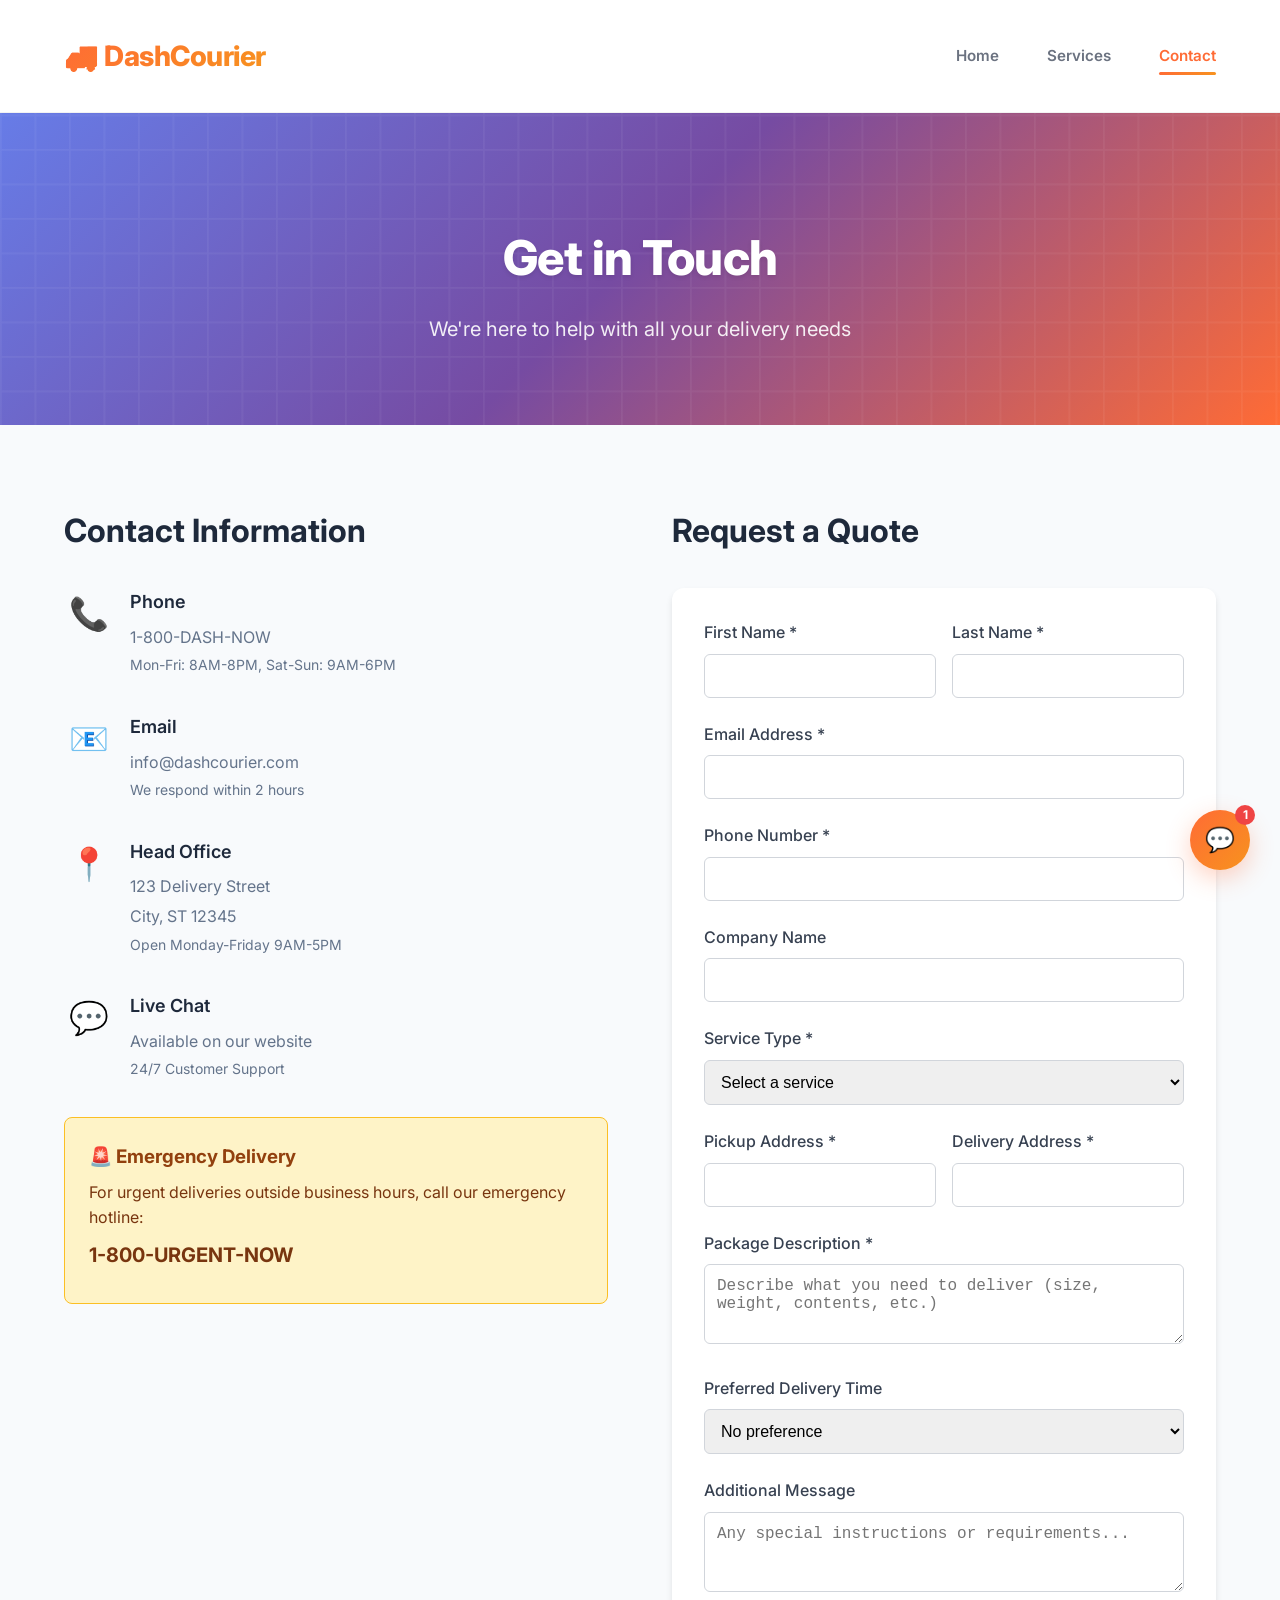
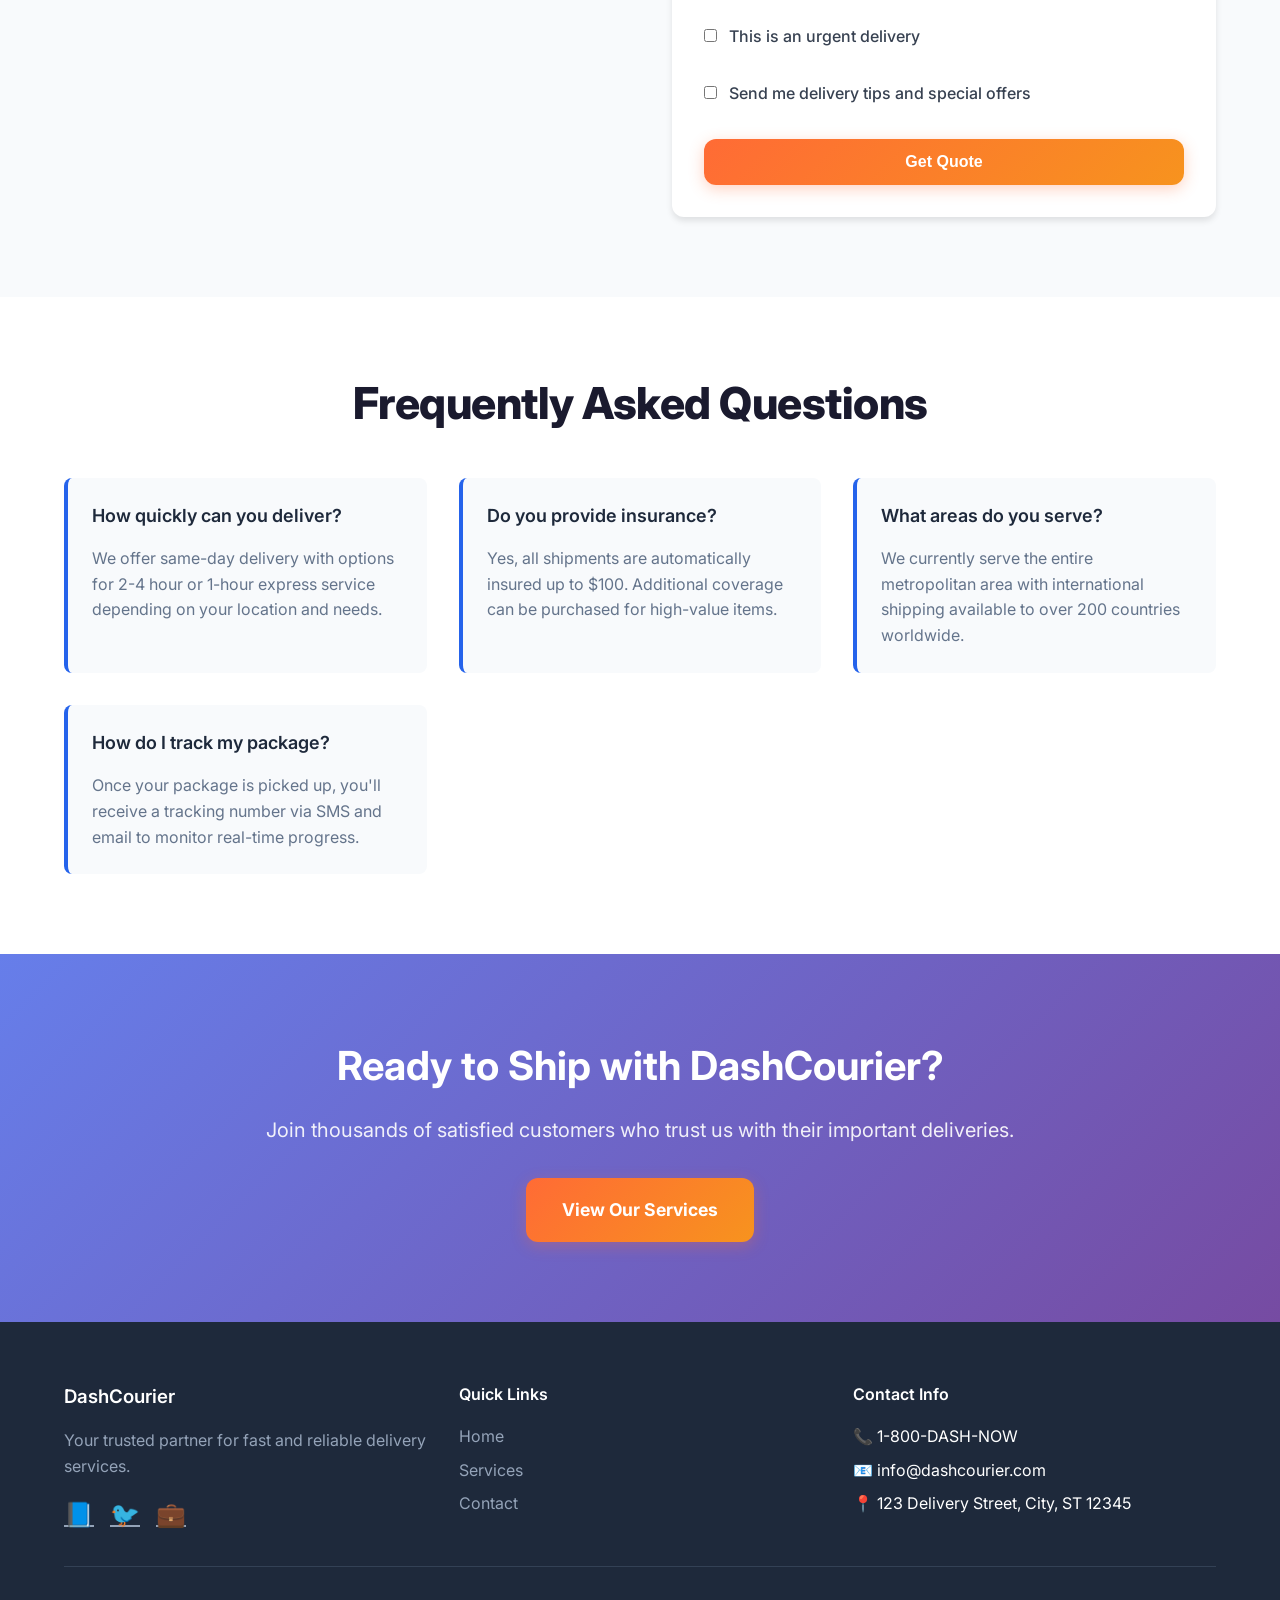
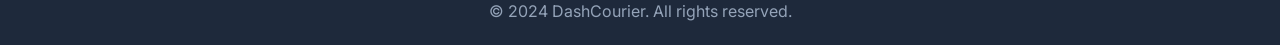
==== dashcourier/contact.html @ c835996d "Add interactive chat support widget to all pages - Implemented modern chat widget with floating butt" ====
<!DOCTYPE html>
<html lang="en">
<head>
    <meta charset="UTF-8">
    <meta name="viewport" content="width=device-width, initial-scale=1.0">
    <title>Contact - DashCourier</title>
    <link rel="stylesheet" href="styles.css">
    <link rel="preconnect" href="https://fonts.googleapis.com">
    <link rel="preconnect" href="https://fonts.gstatic.com" crossorigin>
    <link href="https://fonts.googleapis.com/css2?family=Inter:wght@300;400;500;600;700&display=swap" rel="stylesheet">
</head>
<body>
    <header class="header">
        <nav class="nav">
            <div class="nav-container">
                <div class="logo">
                    <h1>🚚 DashCourier</h1>
                </div>
                <ul class="nav-menu">
                    <li><a href="index.html" class="nav-link">Home</a></li>
                    <li><a href="services.html" class="nav-link">Services</a></li>
                    <li><a href="contact.html" class="nav-link active">Contact</a></li>
                </ul>
                <div class="hamburger">
                    <span></span>
                    <span></span>
                    <span></span>
                </div>
            </div>
        </nav>
    </header>

    <main>
        <section class="page-hero">
            <div class="container">
                <h1>Get in Touch</h1>
                <p>We're here to help with all your delivery needs</p>
            </div>
        </section>

        <section class="contact-section">
            <div class="container">
                <div class="contact-grid">
                    <div class="contact-info">
                        <h2>Contact Information</h2>
                        <div class="contact-methods">
                            <div class="contact-method">
                                <div class="contact-icon">📞</div>
                                <div class="contact-details">
                                    <h3>Phone</h3>
                                    <p>1-800-DASH-NOW</p>
                                    <p class="contact-subtitle">Mon-Fri: 8AM-8PM, Sat-Sun: 9AM-6PM</p>
                                </div>
                            </div>
                            
                            <div class="contact-method">
                                <div class="contact-icon">📧</div>
                                <div class="contact-details">
                                    <h3>Email</h3>
                                    <p>info@dashcourier.com</p>
                                    <p class="contact-subtitle">We respond within 2 hours</p>
                                </div>
                            </div>
                            
                            <div class="contact-method">
                                <div class="contact-icon">📍</div>
                                <div class="contact-details">
                                    <h3>Head Office</h3>
                                    <p>123 Delivery Street</p>
                                    <p>City, ST 12345</p>
                                    <p class="contact-subtitle">Open Monday-Friday 9AM-5PM</p>
                                </div>
                            </div>

                            <div class="contact-method">
                                <div class="contact-icon">💬</div>
                                <div class="contact-details">
                                    <h3>Live Chat</h3>
                                    <p>Available on our website</p>
                                    <p class="contact-subtitle">24/7 Customer Support</p>
                                </div>
                            </div>
                        </div>

                        <div class="emergency-notice">
                            <h3>🚨 Emergency Delivery</h3>
                            <p>For urgent deliveries outside business hours, call our emergency hotline:</p>
                            <p class="emergency-number">1-800-URGENT-NOW</p>
                        </div>
                    </div>

                    <div class="contact-form-section">
                        <h2>Request a Quote</h2>
                        <form class="contact-form" id="quoteForm">
                            <div class="form-row">
                                <div class="form-group">
                                    <label for="firstName">First Name *</label>
                                    <input type="text" id="firstName" name="firstName" required>
                                </div>
                                <div class="form-group">
                                    <label for="lastName">Last Name *</label>
                                    <input type="text" id="lastName" name="lastName" required>
                                </div>
                            </div>

                            <div class="form-group">
                                <label for="email">Email Address *</label>
                                <input type="email" id="email" name="email" required>
                            </div>

                            <div class="form-group">
                                <label for="phone">Phone Number *</label>
                                <input type="tel" id="phone" name="phone" required>
                            </div>

                            <div class="form-group">
                                <label for="company">Company Name</label>
                                <input type="text" id="company" name="company">
                            </div>

                            <div class="form-group">
                                <label for="serviceType">Service Type *</label>
                                <select id="serviceType" name="serviceType" required>
                                    <option value="">Select a service</option>
                                    <option value="same-day">Same-Day Delivery</option>
                                    <option value="standard">Standard Delivery</option>
                                    <option value="express">Express Courier</option>
                                    <option value="business">Business Solutions</option>
                                    <option value="international">International Shipping</option>
                                    <option value="bulk">Bulk Shipping</option>
                                </select>
                            </div>

                            <div class="form-row">
                                <div class="form-group">
                                    <label for="pickupAddress">Pickup Address *</label>
                                    <input type="text" id="pickupAddress" name="pickupAddress" required>
                                </div>
                                <div class="form-group">
                                    <label for="deliveryAddress">Delivery Address *</label>
                                    <input type="text" id="deliveryAddress" name="deliveryAddress" required>
                                </div>
                            </div>

                            <div class="form-group">
                                <label for="packageDescription">Package Description *</label>
                                <textarea id="packageDescription" name="packageDescription" rows="3" required placeholder="Describe what you need to deliver (size, weight, contents, etc.)"></textarea>
                            </div>

                            <div class="form-group">
                                <label for="deliveryTime">Preferred Delivery Time</label>
                                <select id="deliveryTime" name="deliveryTime">
                                    <option value="">No preference</option>
                                    <option value="morning">Morning (8AM-12PM)</option>
                                    <option value="afternoon">Afternoon (12PM-5PM)</option>
                                    <option value="evening">Evening (5PM-8PM)</option>
                                    <option value="asap">ASAP</option>
                                </select>
                            </div>

                            <div class="form-group">
                                <label for="message">Additional Message</label>
                                <textarea id="message" name="message" rows="3" placeholder="Any special instructions or requirements..."></textarea>
                            </div>

                            <div class="form-group checkbox-group">
                                <label class="checkbox-label">
                                    <input type="checkbox" id="urgent" name="urgent">
                                    <span class="checkmark"></span>
                                    This is an urgent delivery
                                </label>
                            </div>

                            <div class="form-group checkbox-group">
                                <label class="checkbox-label">
                                    <input type="checkbox" id="newsletter" name="newsletter">
                                    <span class="checkmark"></span>
                                    Send me delivery tips and special offers
                                </label>
                            </div>

                            <button type="submit" class="btn btn-primary btn-full">Get Quote</button>
                        </form>
                    </div>
                </div>
            </div>
        </section>

        <section class="faq">
            <div class="container">
                <h2 class="section-title">Frequently Asked Questions</h2>
                <div class="faq-grid">
                    <div class="faq-item">
                        <h3>How quickly can you deliver?</h3>
                        <p>We offer same-day delivery with options for 2-4 hour or 1-hour express service depending on your location and needs.</p>
                    </div>
                    <div class="faq-item">
                        <h3>Do you provide insurance?</h3>
                        <p>Yes, all shipments are automatically insured up to $100. Additional coverage can be purchased for high-value items.</p>
                    </div>
                    <div class="faq-item">
                        <h3>What areas do you serve?</h3>
                        <p>We currently serve the entire metropolitan area with international shipping available to over 200 countries worldwide.</p>
                    </div>
                    <div class="faq-item">
                        <h3>How do I track my package?</h3>
                        <p>Once your package is picked up, you'll receive a tracking number via SMS and email to monitor real-time progress.</p>
                    </div>
                </div>
            </div>
        </section>

        <section class="cta">
            <div class="container">
                <div class="cta-content">
                    <h2>Ready to Ship with DashCourier?</h2>
                    <p>Join thousands of satisfied customers who trust us with their important deliveries.</p>
                    <a href="services.html" class="btn btn-primary btn-large">View Our Services</a>
                </div>
            </div>
        </section>
    </main>

    <footer class="footer">
        <div class="container">
            <div class="footer-content">
                <div class="footer-section">
                    <h3>DashCourier</h3>
                    <p>Your trusted partner for fast and reliable delivery services.</p>
                    <div class="social-links">
                        <a href="#" aria-label="Facebook">📘</a>
                        <a href="#" aria-label="Twitter">🐦</a>
                        <a href="#" aria-label="LinkedIn">💼</a>
                    </div>
                </div>
                <div class="footer-section">
                    <h4>Quick Links</h4>
                    <ul>
                        <li><a href="index.html">Home</a></li>
                        <li><a href="services.html">Services</a></li>
                        <li><a href="contact.html">Contact</a></li>
                    </ul>
                </div>
                <div class="footer-section">
                    <h4>Contact Info</h4>
                    <ul>
                        <li>📞 1-800-DASH-NOW</li>
                        <li>📧 info@dashcourier.com</li>
                        <li>📍 123 Delivery Street, City, ST 12345</li>
                    </ul>
                </div>
            </div>
            <div class="footer-bottom">
                <p>&copy; 2024 DashCourier. All rights reserved.</p>
            </div>
        </div>
    </footer>

    <!-- Chat Support Widget -->
    <div class="chat-widget" id="chatWidget">
        <div class="chat-button" id="chatButton">
            <div class="chat-icon">💬</div>
            <div class="chat-badge" id="chatBadge">1</div>
        </div>
        
        <div class="chat-container" id="chatContainer">
            <div class="chat-header">
                <div class="chat-header-content">
                    <div class="chat-avatar">
                        <div class="avatar-icon">🚚</div>
                    </div>
                    <div class="chat-info">
                        <h3>DashCourier Support</h3>
                        <p class="chat-status">Online • Typically replies instantly</p>
                    </div>
                </div>
                <button class="chat-close" id="chatClose">×</button>
            </div>
            
            <div class="chat-messages" id="chatMessages">
                <div class="message bot-message">
                    <div class="message-avatar">🚚</div>
                    <div class="message-content">
                        <p>Hi there! 👋 Welcome to DashCourier Support. How can I help you today?</p>
                        <div class="message-time">Just now</div>
                    </div>
                </div>
                
                <div class="quick-replies">
                    <button class="quick-reply" data-message="Track my package">📦 Track my package</button>
                    <button class="quick-reply" data-message="Get a quote">💰 Get a quote</button>
                    <button class="quick-reply" data-message="Delivery times">⏰ Delivery times</button>
                    <button class="quick-reply" data-message="Business services">🏢 Business services</button>
                </div>
            </div>
            
            <div class="chat-input-container">
                <div class="chat-input-wrapper">
                    <input type="text" id="chatInput" placeholder="Type your message..." maxlength="500">
                    <button class="chat-send" id="chatSend" disabled>
                        <svg width="20" height="20" viewBox="0 0 24 24" fill="none" stroke="currentColor" stroke-width="2">
                            <path d="M22 2L11 13M22 2L15 22L11 13L2 9L22 2Z"/>
                        </svg>
                    </button>
                </div>
                <div class="chat-footer">
                    <span class="powered-by">Powered by DashCourier AI</span>
                </div>
            </div>
        </div>
    </div>

    <script src="script.js"></script>
</body>
</html>
---- dashcourier/styles.css ----
/* Reset and Base Styles */
* {
    margin: 0;
    padding: 0;
    box-sizing: border-box;
}

:root {
    --primary-color: #FF6B35;
    --primary-dark: #E55A2B;
    --secondary-color: #004E89;
    --accent-color: #00A8CC;
    --text-dark: #1A1A2E;
    --text-light: #6B7280;
    --bg-light: #F9FAFB;
    --bg-white: #FFFFFF;
    --shadow-sm: 0 2px 4px rgba(0, 0, 0, 0.05);
    --shadow-md: 0 4px 6px rgba(0, 0, 0, 0.07);
    --shadow-lg: 0 10px 25px rgba(0, 0, 0, 0.1);
    --shadow-xl: 0 20px 40px rgba(0, 0, 0, 0.15);
    --gradient-primary: linear-gradient(135deg, #FF6B35 0%, #F7931E 100%);
    --gradient-secondary: linear-gradient(135deg, #004E89 0%, #00A8CC 100%);
    --gradient-hero: linear-gradient(135deg, #667eea 0%, #764ba2 50%, #FF6B35 100%);
    --border-radius: 12px;
    --border-radius-lg: 16px;
    --transition: all 0.3s cubic-bezier(0.4, 0, 0.2, 1);
}

body {
    font-family: 'Inter', -apple-system, BlinkMacSystemFont, 'Segoe UI', Roboto, sans-serif;
    line-height: 1.6;
    color: var(--text-dark);
    background-color: var(--bg-white);
    font-weight: 400;
    overflow-x: hidden;
}

.container {
    max-width: 1200px;
    margin: 0 auto;
    padding: 0 24px;
}

/* Header and Navigation */
.header {
    background: rgba(255, 255, 255, 0.95);
    backdrop-filter: blur(20px);
    border-bottom: 1px solid rgba(0, 0, 0, 0.05);
    position: fixed;
    top: 0;
    width: 100%;
    z-index: 1000;
    transition: var(--transition);
}

.nav {
    padding: 1rem 0;
}

.nav-container {
    max-width: 1200px;
    margin: 0 auto;
    padding: 0 24px;
    display: flex;
    justify-content: space-between;
    align-items: center;
    height: 80px;
}

.logo h1 {
    font-size: 1.75rem;
    font-weight: 800;
    background: var(--gradient-primary);
    -webkit-background-clip: text;
    -webkit-text-fill-color: transparent;
    background-clip: text;
    letter-spacing: -0.5px;
}

.nav-menu {
    display: flex;
    list-style: none;
    gap: 3rem;
    align-items: center;
}

.nav-link {
    text-decoration: none;
    color: var(--text-light);
    font-weight: 600;
    font-size: 0.95rem;
    transition: var(--transition);
    position: relative;
    padding: 8px 0;
}

.nav-link:hover,
.nav-link.active {
    color: var(--primary-color);
}

.nav-link.active::after {
    content: '';
    position: absolute;
    bottom: -2px;
    left: 0;
    width: 100%;
    height: 3px;
    background: var(--gradient-primary);
    border-radius: 2px;
}

.hamburger {
    display: none;
    flex-direction: column;
    cursor: pointer;
}

.hamburger span {
    width: 25px;
    height: 3px;
    background: #333;
    margin: 3px 0;
    transition: 0.3s;
}

/* Hero Section */
.hero {
    background: var(--gradient-hero);
    color: white;
    padding: 140px 0 100px;
    margin-top: 80px;
    position: relative;
    overflow: hidden;
}

.hero::before {
    content: '';
    position: absolute;
    top: 0;
    left: 0;
    right: 0;
    bottom: 0;
    background: url('data:image/svg+xml,<svg xmlns="http://www.w3.org/2000/svg" viewBox="0 0 100 100"><defs><pattern id="grid" width="10" height="10" patternUnits="userSpaceOnUse"><path d="M 10 0 L 0 0 0 10" fill="none" stroke="rgba(255,255,255,0.05)" stroke-width="1"/></pattern></defs><rect width="100" height="100" fill="url(%23grid)"/></svg>');
    pointer-events: none;
}

.hero-container {
    max-width: 1200px;
    margin: 0 auto;
    padding: 0 24px;
    display: grid;
    grid-template-columns: 1fr 1fr;
    gap: 4rem;
    align-items: center;
    position: relative;
    z-index: 2;
}

.hero-title {
    font-size: 3.5rem;
    font-weight: 800;
    margin-bottom: 1.5rem;
    line-height: 1.1;
    letter-spacing: -1px;
    text-shadow: 0 2px 4px rgba(0, 0, 0, 0.1);
}

.hero-subtitle {
    font-size: 1.25rem;
    margin-bottom: 2.5rem;
    opacity: 0.9;
    line-height: 1.7;
    font-weight: 400;
}

.hero-buttons {
    display: flex;
    gap: 1rem;
    flex-wrap: wrap;
    align-items: center;
}

.hero-image {
    display: flex;
    justify-content: center;
    align-items: center;
}

.delivery-illustration {
    position: relative;
    width: 300px;
    height: 300px;
}

.truck {
    font-size: 4rem;
    position: absolute;
    top: 50%;
    left: 50%;
    transform: translate(-50%, -50%);
    animation: drive 3s ease-in-out infinite;
}

.package {
    font-size: 2rem;
    position: absolute;
    top: 20%;
    right: 20%;
    animation: float 2s ease-in-out infinite;
}

.clock {
    font-size: 2rem;
    position: absolute;
    bottom: 20%;
    left: 20%;
    animation: pulse 2s ease-in-out infinite;
}

@keyframes drive {
    0%, 100% { transform: translate(-50%, -50%) translateX(0); }
    50% { transform: translate(-50%, -50%) translateX(20px); }
}

@keyframes float {
    0%, 100% { transform: translateY(0); }
    50% { transform: translateY(-10px); }
}

@keyframes pulse {
    0%, 100% { transform: scale(1); }
    50% { transform: scale(1.1); }
}

/* Buttons */
.btn {
    display: inline-flex;
    align-items: center;
    justify-content: center;
    padding: 14px 28px;
    text-decoration: none;
    font-weight: 600;
    border-radius: var(--border-radius);
    transition: var(--transition);
    cursor: pointer;
    border: none;
    font-size: 1rem;
    position: relative;
    overflow: hidden;
}

.btn-primary {
    background: var(--gradient-primary);
    color: white;
    box-shadow: 0 4px 15px rgba(255, 107, 53, 0.3);
}

.btn-primary:hover {
    transform: translateY(-2px);
    box-shadow: 0 8px 25px rgba(255, 107, 53, 0.4);
}

.btn-secondary {
    background: rgba(255, 255, 255, 0.1);
    color: white;
    border: 2px solid rgba(255, 255, 255, 0.3);
    backdrop-filter: blur(10px);
}

.btn-secondary:hover {
    background: rgba(255, 255, 255, 0.2);
    border-color: rgba(255, 255, 255, 0.5);
    transform: translateY(-2px);
}

.btn-large {
    padding: 18px 36px;
    font-size: 1.1rem;
    font-weight: 700;
}

.btn-full {
    width: 100%;
    justify-content: center;
}

/* Tracking Section */
.tracking {
    padding: 80px 0;
    background: var(--bg-light);
    position: relative;
}

.tracking-container {
    display: grid;
    grid-template-columns: 2fr 1fr;
    gap: 3rem;
    align-items: start;
}

.tracking-content {
    background: var(--bg-white);
    padding: 2.5rem;
    border-radius: var(--border-radius-lg);
    box-shadow: var(--shadow-lg);
    border: 1px solid rgba(0, 0, 0, 0.05);
}

.tracking-content h2 {
    font-size: 2rem;
    font-weight: 700;
    margin-bottom: 1rem;
    color: var(--text-dark);
    letter-spacing: -0.5px;
}

.tracking-content p {
    color: var(--text-light);
    margin-bottom: 2rem;
    font-size: 1.1rem;
    line-height: 1.6;
}

.tracking-form {
    margin-bottom: 2rem;
}

.tracking-input-group {
    display: flex;
    gap: 1rem;
    align-items: stretch;
}

.tracking-input-group input {
    flex: 1;
    padding: 1rem 1.5rem;
    border: 2px solid #e5e7eb;
    border-radius: var(--border-radius);
    font-size: 1rem;
    transition: var(--transition);
    background: var(--bg-white);
}

.tracking-input-group input:focus {
    outline: none;
    border-color: var(--primary-color);
    box-shadow: 0 0 0 3px rgba(255, 107, 53, 0.1);
}

.tracking-input-group button {
    padding: 1rem 2rem;
    white-space: nowrap;
}

.tracking-result {
    animation: slideIn 0.5s ease;
}

.status-header {
    display: flex;
    justify-content: space-between;
    align-items: center;
    margin-bottom: 2rem;
    padding-bottom: 1rem;
    border-bottom: 2px solid var(--bg-light);
}

.status-header h3 {
    font-size: 1.5rem;
    font-weight: 700;
    color: var(--text-dark);
}

.tracking-id {
    font-family: 'Courier New', monospace;
    font-weight: 600;
    color: var(--primary-color);
    background: rgba(255, 107, 53, 0.1);
    padding: 0.5rem 1rem;
    border-radius: 20px;
    font-size: 0.9rem;
}

.status-timeline {
    position: relative;
    margin-bottom: 2rem;
}

.status-timeline::before {
    content: '';
    position: absolute;
    left: 20px;
    top: 0;
    bottom: 0;
    width: 2px;
    background: #e5e7eb;
}

.timeline-item {
    display: flex;
    align-items: flex-start;
    margin-bottom: 2rem;
    position: relative;
}

.timeline-item:last-child {
    margin-bottom: 0;
}

.timeline-dot {
    width: 40px;
    height: 40px;
    border-radius: 50%;
    background: #e5e7eb;
    border: 3px solid var(--bg-white);
    margin-right: 1rem;
    position: relative;
    z-index: 2;
    transition: var(--transition);
}

.timeline-item.completed .timeline-dot {
    background: var(--primary-color);
    box-shadow: 0 0 0 4px rgba(255, 107, 53, 0.1);
}

.timeline-item.active .timeline-dot {
    background: var(--accent-color);
    box-shadow: 0 0 0 4px rgba(0, 168, 204, 0.1);
    animation: pulse 2s infinite;
}

.timeline-content h4 {
    font-size: 1.1rem;
    font-weight: 600;
    color: var(--text-dark);
    margin-bottom: 0.25rem;
}

.timeline-time {
    color: var(--text-light);
    font-size: 0.9rem;
    margin: 0;
}

.tracking-details {
    background: var(--bg-light);
    padding: 1.5rem;
    border-radius: var(--border-radius);
    border-left: 4px solid var(--primary-color);
}

.detail-item {
    display: flex;
    justify-content: space-between;
    align-items: center;
    margin-bottom: 0.75rem;
}

.detail-item:last-child {
    margin-bottom: 0;
}

.detail-label {
    font-weight: 600;
    color: var(--text-dark);
}

.detail-value {
    color: var(--text-light);
    font-weight: 500;
}

.tracking-visual {
    display: flex;
    flex-direction: column;
    gap: 2rem;
}

.tracking-map {
    background: var(--gradient-secondary);
    color: white;
    padding: 2rem;
    border-radius: var(--border-radius-lg);
    text-align: center;
    box-shadow: var(--shadow-lg);
    position: relative;
    overflow: hidden;
}

.tracking-map::before {
    content: '';
    position: absolute;
    top: 0;
    left: 0;
    right: 0;
    bottom: 0;
    background: url('data:image/svg+xml,<svg xmlns=\"http://www.w3.org/2000/svg\" viewBox=\"0 0 100 100\"><defs><pattern id=\"map\" width=\"20\" height=\"20\" patternUnits=\"userSpaceOnUse\"><path d=\"M 10 0 L 10 20 M 0 10 L 20 10\" stroke=\"rgba(255,255,255,0.1)\" stroke-width=\"1\"/></pattern></defs><rect width=\"100\" height=\"100\" fill=\"url(%23map)\"/></svg>');
    pointer-events: none;
}

.map-icon {
    font-size: 3rem;
    margin-bottom: 1rem;
    position: relative;
    z-index: 2;
}

.tracking-map p {
    font-weight: 600;
    margin: 0;
    position: relative;
    z-index: 2;
}

@keyframes slideIn {
    from {
        opacity: 0;
        transform: translateY(20px);
    }
    to {
        opacity: 1;
        transform: translateY(0);
    }
}

/* Features Section */
.features {
    padding: 100px 0;
    background: var(--bg-light);
    position: relative;
}

.section-title {
    text-align: center;
    font-size: 2.75rem;
    font-weight: 800;
    margin-bottom: 3rem;
    color: var(--text-dark);
    letter-spacing: -0.5px;
    line-height: 1.2;
}

.features-grid {
    display: grid;
    grid-template-columns: repeat(auto-fit, minmax(300px, 1fr));
    gap: 2rem;
}

.feature-card {
    background: var(--bg-white);
    padding: 2.5rem;
    border-radius: var(--border-radius-lg);
    box-shadow: var(--shadow-md);
    text-align: center;
    transition: var(--transition);
    border: 1px solid rgba(0, 0, 0, 0.05);
    position: relative;
    overflow: hidden;
}

.feature-card::before {
    content: '';
    position: absolute;
    top: 0;
    left: 0;
    right: 0;
    height: 4px;
    background: var(--gradient-primary);
    transform: scaleX(0);
    transition: transform 0.3s ease;
}

.feature-card:hover {
    transform: translateY(-8px);
    box-shadow: var(--shadow-xl);
}

.feature-card:hover::before {
    transform: scaleX(1);
}

.feature-icon {
    font-size: 3.5rem;
    margin-bottom: 1.5rem;
    display: inline-block;
    padding: 1rem;
    background: var(--gradient-primary);
    border-radius: 50%;
    color: white;
    box-shadow: 0 8px 20px rgba(255, 107, 53, 0.2);
}

.feature-card h3 {
    font-size: 1.375rem;
    font-weight: 700;
    margin-bottom: 1rem;
    color: var(--text-dark);
    letter-spacing: -0.25px;
}

.feature-card p {
    color: var(--text-light);
    line-height: 1.7;
    font-size: 1rem;
}

/* Stats Section */
.stats {
    padding: 80px 0;
    background: var(--gradient-secondary);
    color: white;
    position: relative;
    overflow: hidden;
}

.stats::before {
    content: '';
    position: absolute;
    top: 0;
    left: 0;
    right: 0;
    bottom: 0;
    background: url('data:image/svg+xml,<svg xmlns="http://www.w3.org/2000/svg" viewBox="0 0 100 100"><defs><pattern id="dots" width="20" height="20" patternUnits="userSpaceOnUse"><circle cx="10" cy="10" r="2" fill="rgba(255,255,255,0.1)"/></pattern></defs><rect width="100" height="100" fill="url(%23dots)"/></svg>');
    pointer-events: none;
}

.stats-grid {
    display: grid;
    grid-template-columns: repeat(auto-fit, minmax(200px, 1fr));
    gap: 3rem;
    text-align: center;
    position: relative;
    z-index: 2;
}

.stat-number {
    font-size: 3rem;
    font-weight: 800;
    margin-bottom: 0.5rem;
    text-shadow: 0 2px 4px rgba(0, 0, 0, 0.1);
}

.stat-label {
    font-size: 1.125rem;
    opacity: 0.9;
    font-weight: 500;
}

/* Page Hero */
.page-hero {
    background: var(--gradient-hero);
    color: white;
    padding: 140px 0 80px;
    text-align: center;
    margin-top: 80px;
    position: relative;
    overflow: hidden;
}

.page-hero::before {
    content: '';
    position: absolute;
    top: 0;
    left: 0;
    right: 0;
    bottom: 0;
    background: url('data:image/svg+xml,<svg xmlns="http://www.w3.org/2000/svg" viewBox="0 0 100 100"><defs><pattern id="grid" width="10" height="10" patternUnits="userSpaceOnUse"><path d="M 10 0 L 0 0 0 10" fill="none" stroke="rgba(255,255,255,0.05)" stroke-width="1"/></pattern></defs><rect width="100" height="100" fill="url(%23grid)"/></svg>');
    pointer-events: none;
}

.page-hero h1 {
    font-size: 3rem;
    font-weight: 800;
    margin-bottom: 1rem;
    letter-spacing: -0.5px;
    text-shadow: 0 2px 4px rgba(0, 0, 0, 0.1);
}

.page-hero p {
    font-size: 1.25rem;
    opacity: 0.9;
    font-weight: 400;
    line-height: 1.6;
}

/* Services Section */
.services {
    padding: 100px 0;
    background: var(--bg-light);
}

.services-grid {
    display: grid;
    grid-template-columns: repeat(auto-fit, minmax(380px, 1fr));
    gap: 2rem;
}

.service-card {
    background: var(--bg-white);
    border-radius: var(--border-radius-lg);
    overflow: hidden;
    box-shadow: var(--shadow-md);
    transition: var(--transition);
    border: 1px solid rgba(0, 0, 0, 0.05);
    position: relative;
}

.service-card:hover {
    transform: translateY(-8px);
    box-shadow: var(--shadow-xl);
}

.service-card.featured {
    border: 2px solid var(--primary-color);
    transform: scale(1.02);
    box-shadow: 0 10px 30px rgba(255, 107, 53, 0.2);
}

.service-header {
    padding: 2rem;
    background: var(--bg-light);
    position: relative;
    border-bottom: 1px solid rgba(0, 0, 0, 0.05);
}

.service-icon {
    font-size: 3rem;
    margin-bottom: 1.5rem;
    display: inline-block;
    padding: 1rem;
    background: var(--gradient-primary);
    border-radius: 50%;
    color: white;
    box-shadow: 0 8px 20px rgba(255, 107, 53, 0.2);
}

.service-header h3 {
    font-size: 1.5rem;
    font-weight: 700;
    color: var(--text-dark);
    margin-bottom: 0.5rem;
    letter-spacing: -0.25px;
}

.service-badge {
    position: absolute;
    top: 1rem;
    right: 1rem;
    background: var(--gradient-primary);
    color: white;
    padding: 0.5rem 1rem;
    border-radius: 20px;
    font-size: 0.875rem;
    font-weight: 700;
    box-shadow: 0 4px 10px rgba(255, 107, 53, 0.3);
}

.service-content {
    padding: 2rem;
}

.service-content p {
    color: var(--text-light);
    margin-bottom: 1.5rem;
    line-height: 1.7;
    font-size: 1rem;
}

.service-features {
    list-style: none;
    margin-bottom: 1.5rem;
}

.service-features li {
    color: var(--text-light);
    margin-bottom: 0.75rem;
    padding-left: 1.5rem;
    position: relative;
    font-size: 0.95rem;
}

.service-features li::before {
    content: '✓';
    position: absolute;
    left: 0;
    color: var(--primary-color);
    font-weight: 700;
    font-size: 1rem;
}

.service-pricing {
    margin-bottom: 1.5rem;
}

.price {
    font-size: 1.75rem;
    font-weight: 800;
    background: var(--gradient-primary);
    -webkit-background-clip: text;
    -webkit-text-fill-color: transparent;
    background-clip: text;
}

.price-unit {
    font-size: 0.875rem;
    color: var(--text-light);
    margin-left: 0.25rem;
}

/* Process Section */
.process {
    padding: 80px 0;
    background: white;
}

.process-steps {
    display: grid;
    grid-template-columns: repeat(auto-fit, minmax(250px, 1fr));
    gap: 2rem;
}

.step {
    text-align: center;
    position: relative;
}

.step-number {
    width: 60px;
    height: 60px;
    background: #2563eb;
    color: white;
    border-radius: 50%;
    display: flex;
    align-items: center;
    justify-content: center;
    font-size: 1.5rem;
    font-weight: 700;
    margin: 0 auto 1rem;
}

.step h3 {
    font-size: 1.25rem;
    font-weight: 600;
    margin-bottom: 1rem;
    color: #1e293b;
}

.step p {
    color: #64748b;
    line-height: 1.6;
}

/* Contact Section */
.contact-section {
    padding: 80px 0;
    background: #f8fafc;
}

.contact-grid {
    display: grid;
    grid-template-columns: 1fr 1fr;
    gap: 4rem;
}

.contact-info h2,
.contact-form-section h2 {
    font-size: 2rem;
    font-weight: 700;
    margin-bottom: 2rem;
    color: #1e293b;
}

.contact-methods {
    display: flex;
    flex-direction: column;
    gap: 2rem;
    margin-bottom: 2rem;
}

.contact-method {
    display: flex;
    align-items: flex-start;
    gap: 1rem;
}

.contact-icon {
    font-size: 2rem;
    min-width: 50px;
    text-align: center;
}

.contact-details h3 {
    font-size: 1.125rem;
    font-weight: 600;
    margin-bottom: 0.5rem;
    color: #1e293b;
}

.contact-details p {
    color: #64748b;
    margin-bottom: 0.25rem;
}

.contact-subtitle {
    font-size: 0.875rem;
    color: #94a3b8;
}

.emergency-notice {
    background: #fef3c7;
    border: 1px solid #fbbf24;
    border-radius: 8px;
    padding: 1.5rem;
    margin-top: 2rem;
}

.emergency-notice h3 {
    color: #92400e;
    margin-bottom: 0.5rem;
}

.emergency-notice p {
    color: #78350f;
    margin-bottom: 0.5rem;
}

.emergency-number {
    font-size: 1.25rem;
    font-weight: 700;
    color: #92400e;
}

/* Contact Form */
.contact-form {
    background: white;
    padding: 2rem;
    border-radius: 12px;
    box-shadow: 0 4px 6px rgba(0,0,0,0.1);
}

.form-row {
    display: grid;
    grid-template-columns: 1fr 1fr;
    gap: 1rem;
}

.form-group {
    margin-bottom: 1.5rem;
}

.form-group label {
    display: block;
    margin-bottom: 0.5rem;
    font-weight: 500;
    color: #374151;
}

.form-group input,
.form-group select,
.form-group textarea {
    width: 100%;
    padding: 0.75rem;
    border: 1px solid #d1d5db;
    border-radius: 6px;
    font-size: 1rem;
    transition: border-color 0.3s ease;
}

.form-group input:focus,
.form-group select:focus,
.form-group textarea:focus {
    outline: none;
    border-color: #2563eb;
    box-shadow: 0 0 0 3px rgba(37, 99, 235, 0.1);
}

.checkbox-group {
    display: flex;
    align-items: center;
}

.checkbox-label {
    display: flex;
    align-items: center;
    cursor: pointer;
    font-weight: 400;
}

.checkbox-label input[type="checkbox"] {
    width: auto;
    margin-right: 0.5rem;
}

/* FAQ Section */
.faq {
    padding: 80px 0;
    background: white;
}

.faq-grid {
    display: grid;
    grid-template-columns: repeat(auto-fit, minmax(300px, 1fr));
    gap: 2rem;
}

.faq-item {
    background: #f8fafc;
    padding: 1.5rem;
    border-radius: 8px;
    border-left: 4px solid #2563eb;
}

.faq-item h3 {
    font-size: 1.125rem;
    font-weight: 600;
    margin-bottom: 1rem;
    color: #1e293b;
}

.faq-item p {
    color: #64748b;
    line-height: 1.6;
}

/* CTA Section */
.cta {
    padding: 80px 0;
    background: linear-gradient(135deg, #667eea 0%, #764ba2 100%);
    color: white;
    text-align: center;
}

.cta-content h2 {
    font-size: 2.5rem;
    font-weight: 700;
    margin-bottom: 1rem;
}

.cta-content p {
    font-size: 1.25rem;
    margin-bottom: 2rem;
    opacity: 0.9;
}

/* Footer */
.footer {
    background: #1e293b;
    color: white;
    padding: 60px 0 20px;
}

.footer-content {
    display: grid;
    grid-template-columns: repeat(auto-fit, minmax(250px, 1fr));
    gap: 2rem;
    margin-bottom: 2rem;
}

.footer-section h3,
.footer-section h4 {
    margin-bottom: 1rem;
    font-weight: 600;
}

.footer-section p {
    color: #94a3b8;
    margin-bottom: 1rem;
    line-height: 1.6;
}

.footer-section ul {
    list-style: none;
}

.footer-section ul li {
    margin-bottom: 0.5rem;
}

.footer-section ul li a {
    color: #94a3b8;
    text-decoration: none;
    transition: color 0.3s ease;
}

.footer-section ul li a:hover {
    color: white;
}

.social-links {
    display: flex;
    gap: 1rem;
    margin-top: 1rem;
}

.social-links a {
    font-size: 1.5rem;
    color: #94a3b8;
    transition: color 0.3s ease;
}

.social-links a:hover {
    color: white;
}

.footer-bottom {
    border-top: 1px solid #334155;
    padding-top: 2rem;
    text-align: center;
    color: #94a3b8;
}

/* Chat Widget */
.chat-widget {
    position: fixed;
    bottom: 30px;
    right: 30px;
    z-index: 9999;
    font-family: 'Inter', sans-serif;
}

.chat-button {
    position: relative;
    width: 60px;
    height: 60px;
    background: var(--gradient-primary);
    border-radius: 50%;
    display: flex;
    align-items: center;
    justify-content: center;
    cursor: pointer;
    box-shadow: 0 8px 25px rgba(255, 107, 53, 0.3);
    transition: var(--transition);
    border: none;
}

.chat-button:hover {
    transform: scale(1.05);
    box-shadow: 0 12px 35px rgba(255, 107, 53, 0.4);
}

.chat-icon {
    font-size: 1.5rem;
    color: white;
}

.chat-badge {
    position: absolute;
    top: -5px;
    right: -5px;
    background: #ef4444;
    color: white;
    width: 20px;
    height: 20px;
    border-radius: 50%;
    display: flex;
    align-items: center;
    justify-content: center;
    font-size: 0.75rem;
    font-weight: 700;
    animation: pulse 2s infinite;
}

.chat-container {
    position: absolute;
    bottom: 80px;
    right: 0;
    width: 380px;
    height: 600px;
    background: var(--bg-white);
    border-radius: var(--border-radius-lg);
    box-shadow: var(--shadow-xl);
    display: none;
    flex-direction: column;
    overflow: hidden;
    border: 1px solid rgba(0, 0, 0, 0.1);
    animation: slideUp 0.3s ease;
}

.chat-container.active {
    display: flex;
}

.chat-header {
    background: var(--gradient-primary);
    color: white;
    padding: 1.5rem;
    display: flex;
    align-items: center;
    justify-content: space-between;
}

.chat-header-content {
    display: flex;
    align-items: center;
    gap: 1rem;
}

.chat-avatar {
    width: 40px;
    height: 40px;
    background: rgba(255, 255, 255, 0.2);
    border-radius: 50%;
    display: flex;
    align-items: center;
    justify-content: center;
    backdrop-filter: blur(10px);
}

.avatar-icon {
    font-size: 1.25rem;
}

.chat-info h3 {
    font-size: 1.125rem;
    font-weight: 600;
    margin-bottom: 0.25rem;
}

.chat-status {
    font-size: 0.875rem;
    opacity: 0.9;
    margin: 0;
}

.chat-close {
    background: rgba(255, 255, 255, 0.2);
    border: none;
    color: white;
    width: 30px;
    height: 30px;
    border-radius: 50%;
    display: flex;
    align-items: center;
    justify-content: center;
    cursor: pointer;
    font-size: 1.25rem;
    transition: var(--transition);
    backdrop-filter: blur(10px);
}

.chat-close:hover {
    background: rgba(255, 255, 255, 0.3);
}

.chat-messages {
    flex: 1;
    overflow-y: auto;
    padding: 1.5rem;
    background: #fafafa;
}

.message {
    display: flex;
    gap: 0.75rem;
    margin-bottom: 1rem;
    animation: fadeIn 0.3s ease;
}

.message-avatar {
    width: 32px;
    height: 32px;
    background: var(--gradient-primary);
    border-radius: 50%;
    display: flex;
    align-items: center;
    justify-content: center;
    font-size: 0.875rem;
    flex-shrink: 0;
}

.bot-message .message-avatar {
    background: var(--gradient-primary);
}

.user-message .message-avatar {
    background: var(--gradient-secondary);
}

.message-content {
    flex: 1;
}

.message-content p {
    background: var(--bg-white);
    padding: 0.75rem 1rem;
    border-radius: var(--border-radius);
    margin: 0 0 0.5rem 0;
    font-size: 0.9rem;
    line-height: 1.5;
    box-shadow: var(--shadow-sm);
}

.user-message .message-content p {
    background: var(--gradient-secondary);
    color: white;
}

.message-time {
    font-size: 0.75rem;
    color: var(--text-light);
    margin: 0;
}

.quick-replies {
    display: grid;
    grid-template-columns: 1fr 1fr;
    gap: 0.5rem;
    margin-top: 1rem;
}

.quick-reply {
    background: var(--bg-white);
    border: 1px solid #e5e7eb;
    border-radius: var(--border-radius);
    padding: 0.75rem;
    font-size: 0.875rem;
    cursor: pointer;
    transition: var(--transition);
    text-align: left;
    font-weight: 500;
}

.quick-reply:hover {
    background: var(--primary-color);
    color: white;
    border-color: var(--primary-color);
    transform: translateY(-2px);
    box-shadow: var(--shadow-md);
}

.chat-input-container {
    padding: 1rem;
    background: var(--bg-white);
    border-top: 1px solid #e5e7eb;
}

.chat-input-wrapper {
    display: flex;
    gap: 0.5rem;
    align-items: center;
}

.chat-input-wrapper input {
    flex: 1;
    padding: 0.75rem 1rem;
    border: 1px solid #e5e7eb;
    border-radius: var(--border-radius);
    font-size: 0.9rem;
    transition: var(--transition);
}

.chat-input-wrapper input:focus {
    outline: none;
    border-color: var(--primary-color);
    box-shadow: 0 0 0 3px rgba(255, 107, 53, 0.1);
}

.chat-send {
    background: var(--gradient-primary);
    border: none;
    color: white;
    width: 40px;
    height: 40px;
    border-radius: 50%;
    display: flex;
    align-items: center;
    justify-content: center;
    cursor: pointer;
    transition: var(--transition);
    box-shadow: var(--shadow-sm);
}

.chat-send:hover:not(:disabled) {
    transform: scale(1.05);
    box-shadow: var(--shadow-md);
}

.chat-send:disabled {
    opacity: 0.5;
    cursor: not-allowed;
}

.chat-footer {
    text-align: center;
    margin-top: 0.5rem;
}

.powered-by {
    font-size: 0.75rem;
    color: var(--text-light);
}

@keyframes slideUp {
    from {
        opacity: 0;
        transform: translateY(20px);
    }
    to {
        opacity: 1;
        transform: translateY(0);
    }
}

@keyframes fadeIn {
    from {
        opacity: 0;
        transform: translateY(10px);
    }
    to {
        opacity: 1;
        transform: translateY(0);
    }
}

/* Responsive Design */
@media (max-width: 768px) {
    .hamburger {
        display: flex;
    }
    
    .nav-menu {
        position: fixed;
        left: -100%;
        top: 80px;
        flex-direction: column;
        background-color: white;
        width: 100%;
        text-align: center;
        transition: 0.3s;
        box-shadow: 0 10px 27px rgba(0,0,0,0.05);
        padding: 2rem 0;
        gap: 1rem;
    }
    
    .nav-menu.active {
        left: 0;
    }
    
    .hero-container {
        grid-template-columns: 1fr;
        text-align: center;
        gap: 2rem;
    }
    
    .hero-title {
        font-size: 2.5rem;
    }
    
    .hero-buttons {
        justify-content: center;
    }
    
    .tracking-container {
        grid-template-columns: 1fr;
        gap: 2rem;
    }
    
    .tracking-content {
        padding: 2rem;
    }
    
    .tracking-input-group {
        flex-direction: column;
        gap: 1rem;
    }
    
    .tracking-input-group input {
        margin-bottom: 0;
    }
    
    .status-header {
        flex-direction: column;
        align-items: flex-start;
        gap: 1rem;
    }
    
    .timeline-item {
        margin-bottom: 1.5rem;
    }
    
    .timeline-dot {
        width: 32px;
        height: 32px;
        margin-right: 0.75rem;
    }
    
    .status-timeline::before {
        left: 16px;
    }
    
    .detail-item {
        flex-direction: column;
        align-items: flex-start;
        gap: 0.25rem;
    }
    
    .contact-grid {
        grid-template-columns: 1fr;
        gap: 2rem;
    }
    
    .form-row {
        grid-template-columns: 1fr;
    }
    
    .services-grid {
        grid-template-columns: 1fr;
    }
    
    .service-card.featured {
        transform: none;
    }
    
    .footer-content {
        grid-template-columns: 1fr;
        text-align: center;
    }
    
    .social-links {
        justify-content: center;
    }
    
    .features-grid {
        grid-template-columns: 1fr;
    }
    
    .stats-grid {
        grid-template-columns: repeat(2, 1fr);
        gap: 2rem;
    }
    
    /* Chat Widget Mobile */
    .chat-widget {
        bottom: 20px;
        right: 20px;
    }
    
    .chat-button {
        width: 50px;
        height: 50px;
    }
    
    .chat-icon {
        font-size: 1.25rem;
    }
    
    .chat-container {
        width: calc(100vw - 40px);
        height: calc(100vh - 140px);
        bottom: 70px;
        right: 0;
    }
    
    .chat-header {
        padding: 1rem;
    }
    
    .chat-info h3 {
        font-size: 1rem;
    }
    
    .chat-status {
        font-size: 0.75rem;
    }
    
    .chat-messages {
        padding: 1rem;
    }
    
    .quick-replies {
        grid-template-columns: 1fr;
    }
    
    .chat-input-wrapper {
        flex-direction: column;
        gap: 0.75rem;
    }
    
    .chat-input-wrapper input {
        width: 100%;
    }
    
    .chat-send {
        align-self: flex-end;
    }
}

@media (max-width: 480px) {
    .container {
        padding: 0 15px;
    }
    
    .hero-title {
        font-size: 1.75rem;
    }
    
    .hero-subtitle {
        font-size: 1rem;
    }
    
    .section-title {
        font-size: 2rem;
    }
    
    .page-hero h1 {
        font-size: 2rem;
    }
    
    .page-hero p {
        font-size: 1rem;
    }
    
    .cta-content h2 {
        font-size: 2rem;
    }
    
    .cta-content p {
        font-size: 1rem;
    }
}
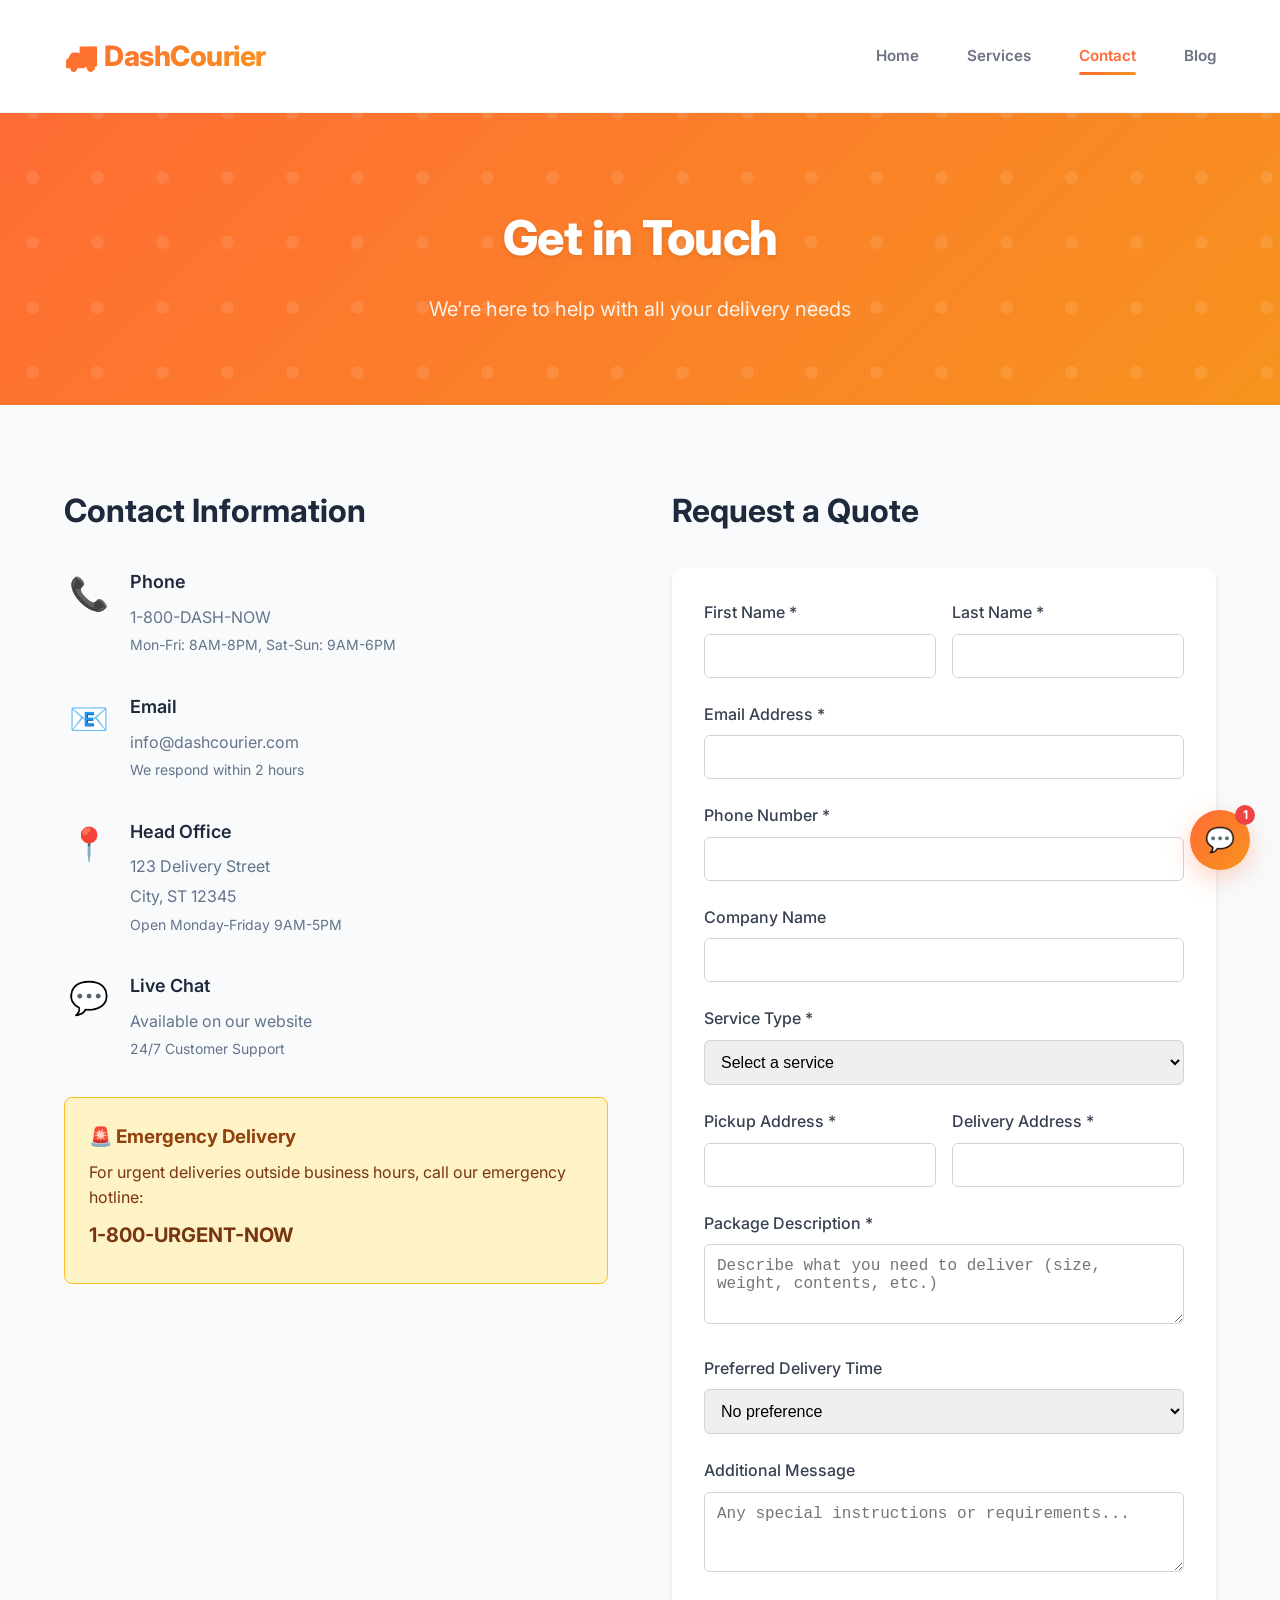
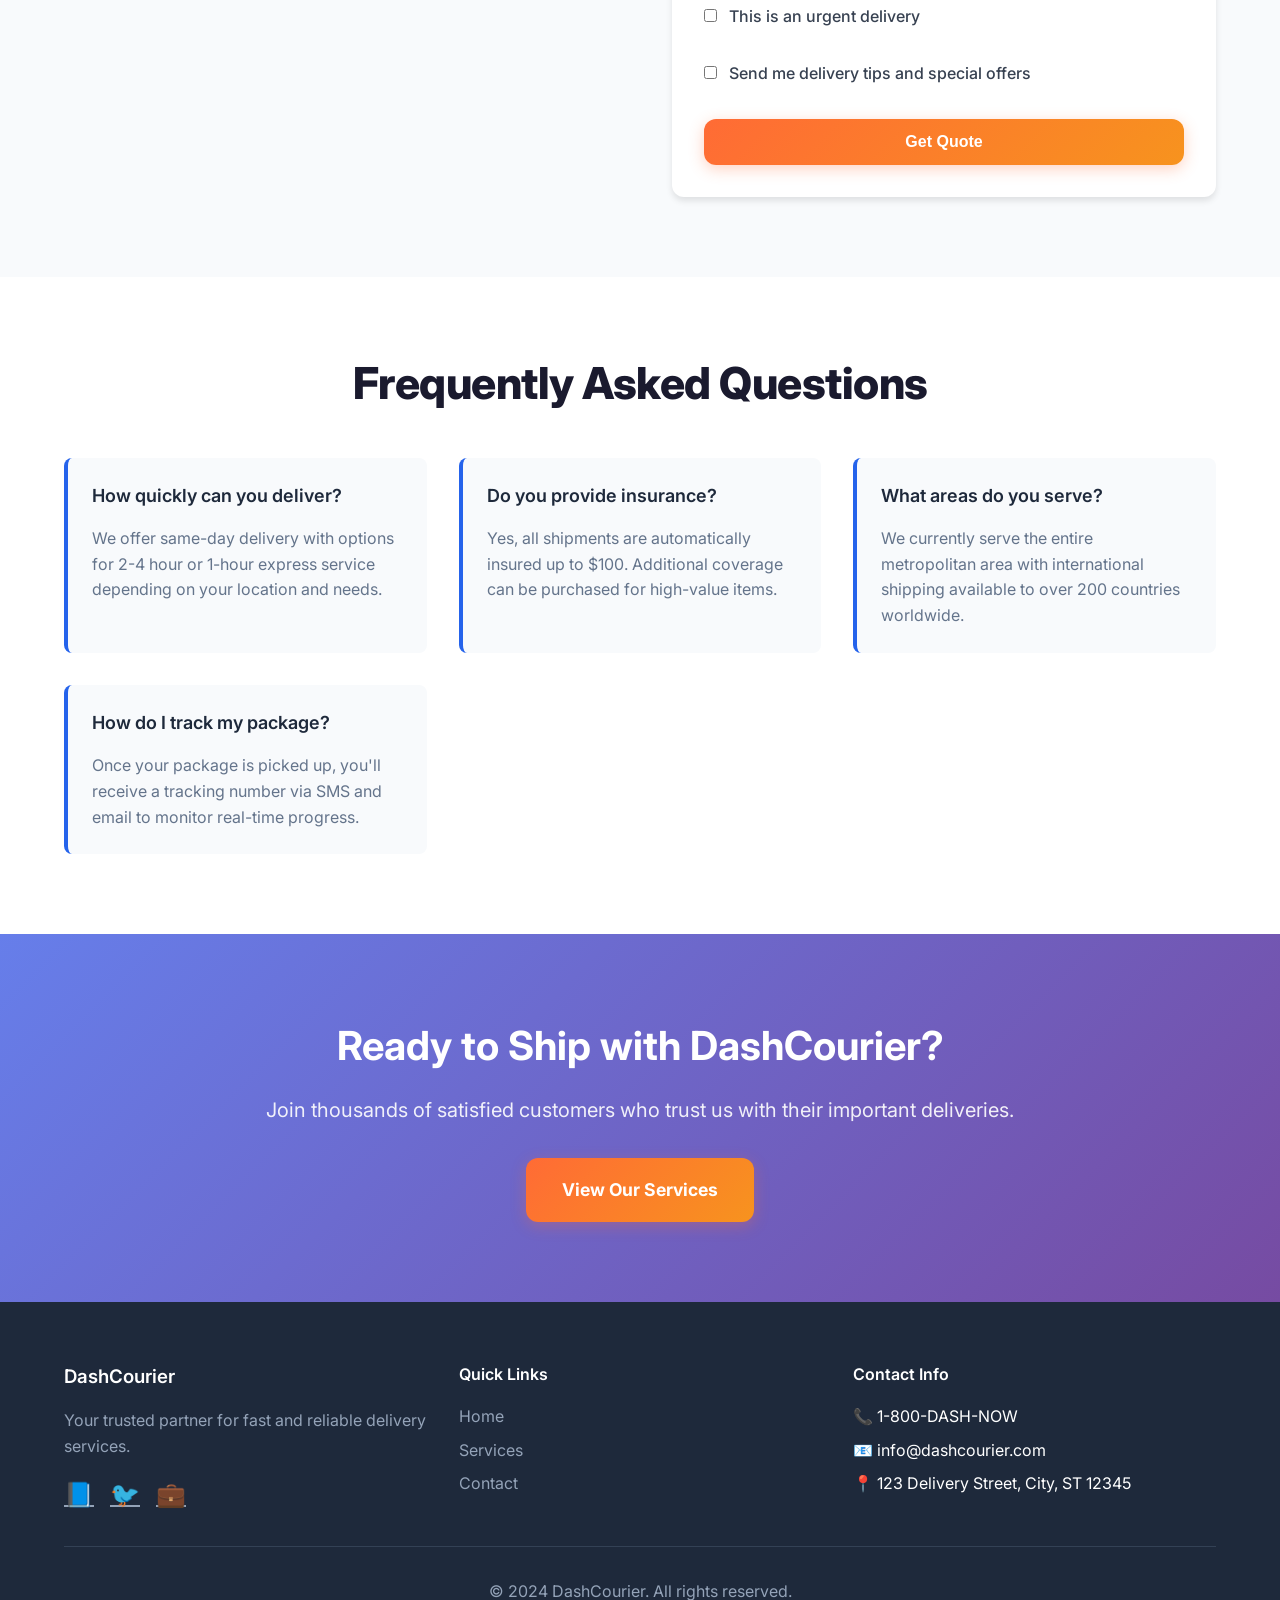
==== commit 66c77889: "Phase 2 Complete: Blog section and PWA features implemented ✅ Blog Section: - Created comprehensive " ====
--- a/dashcourier/contact.html
+++ b/dashcourier/contact.html
@@ -20,6 +20,7 @@
                     <li><a href="index.html" class="nav-link">Home</a></li>
                     <li><a href="services.html" class="nav-link">Services</a></li>
                     <li><a href="contact.html" class="nav-link active">Contact</a></li>
+                    <li><a href="blog.html" class="nav-link">Blog</a></li>
                 </ul>
                 <div class="hamburger">
                     <span></span>
--- a/dashcourier/styles.css
+++ b/dashcourier/styles.css
@@ -525,6 +525,436 @@
     }
 }
 
+/* Testimonials Section */
+.testimonials {
+    padding: 100px 0;
+    background: var(--bg-white);
+}
+
+.testimonials-grid {
+    display: grid;
+    grid-template-columns: repeat(auto-fit, minmax(350px, 1fr));
+    gap: 2rem;
+}
+
+.testimonial-card {
+    background: var(--bg-white);
+    padding: 2rem;
+    border-radius: var(--border-radius-lg);
+    box-shadow: var(--shadow-md);
+    border: 1px solid rgba(0, 0, 0, 0.05);
+    transition: var(--transition);
+    position: relative;
+    overflow: hidden;
+}
+
+.testimonial-card::before {
+    content: '"';
+    position: absolute;
+    top: 1rem;
+    right: 1rem;
+    font-size: 4rem;
+    color: var(--primary-color);
+    opacity: 0.1;
+    font-family: Georgia, serif;
+}
+
+.testimonial-card:hover {
+    transform: translateY(-5px);
+    box-shadow: var(--shadow-xl);
+}
+
+.testimonial-header {
+    display: flex;
+    align-items: center;
+    gap: 1rem;
+    margin-bottom: 1.5rem;
+}
+
+.customer-avatar {
+    width: 60px;
+    height: 60px;
+    border-radius: 50%;
+    overflow: hidden;
+    flex-shrink: 0;
+}
+
+.customer-avatar img {
+    width: 100%;
+    height: 100%;
+    object-fit: cover;
+}
+
+.customer-info h4 {
+    font-size: 1.125rem;
+    font-weight: 600;
+    color: var(--text-dark);
+    margin-bottom: 0.25rem;
+}
+
+.customer-info p {
+    color: var(--text-light);
+    font-size: 0.9rem;
+    margin: 0;
+}
+
+.rating {
+    margin-left: auto;
+    font-size: 1rem;
+}
+
+.testimonial-content {
+    margin-bottom: 1.5rem;
+}
+
+.testimonial-content p {
+    color: var(--text-dark);
+    line-height: 1.7;
+    font-style: italic;
+    font-size: 1rem;
+}
+
+.testimonial-meta {
+    display: flex;
+    justify-content: space-between;
+    align-items: center;
+    padding-top: 1rem;
+    border-top: 1px solid var(--bg-light);
+}
+
+.service-used {
+    background: var(--gradient-primary);
+    color: white;
+    padding: 0.25rem 0.75rem;
+    border-radius: 20px;
+    font-size: 0.8rem;
+    font-weight: 600;
+}
+
+.date {
+    color: var(--text-light);
+    font-size: 0.875rem;
+}
+
+/* Trust Badges Section */
+.trust-badges {
+    padding: 80px 0;
+    background: var(--bg-light);
+}
+
+.trust-badges-grid {
+    display: grid;
+    grid-template-columns: repeat(auto-fit, minmax(200px, 1fr));
+    gap: 2rem;
+}
+
+.trust-item {
+    background: var(--bg-white);
+    padding: 2rem;
+    border-radius: var(--border-radius-lg);
+    text-align: center;
+    box-shadow: var(--shadow-sm);
+    transition: var(--transition);
+    border: 1px solid rgba(0, 0, 0, 0.05);
+}
+
+.trust-item:hover {
+    transform: translateY(-3px);
+    box-shadow: var(--shadow-md);
+}
+
+.trust-icon {
+    font-size: 2.5rem;
+    margin-bottom: 1rem;
+}
+
+.trust-item h4 {
+    font-size: 1.125rem;
+    font-weight: 600;
+    color: var(--text-dark);
+    margin-bottom: 0.5rem;
+}
+
+.trust-item p {
+    color: var(--text-light);
+    font-size: 0.9rem;
+    line-height: 1.5;
+}
+
+/* Live Stats Section */
+.live-stats {
+    padding: 80px 0;
+    background: var(--gradient-secondary);
+    color: white;
+    position: relative;
+    overflow: hidden;
+}
+
+.live-stats::before {
+    content: '';
+    position: absolute;
+    top: 0;
+    left: 0;
+    right: 0;
+    bottom: 0;
+    background: url('data:image/svg+xml,<svg xmlns=\"http://www.w3.org/2000/svg\" viewBox=\"0 0 100 100\"><defs><pattern id=\"dots\" width=\"20\" height=\"20\" patternUnits=\"userSpaceOnUse\"><circle cx=\"10\" cy=\"10\" r=\"2\" fill=\"rgba(255,255,255,0.1)\"/></pattern></defs><rect width=\"100\" height=\"100\" fill=\"url(%23dots)\"/></svg>');
+    pointer-events: none;
+}
+
+.live-stats .section-title {
+    color: white;
+    position: relative;
+    z-index: 2;
+}
+
+.live-stats-grid {
+    display: grid;
+    grid-template-columns: repeat(auto-fit, minmax(200px, 1fr));
+    gap: 2rem;
+    position: relative;
+    z-index: 2;
+}
+
+.stat-card {
+    background: rgba(255, 255, 255, 0.1);
+    backdrop-filter: blur(10px);
+    padding: 2rem;
+    border-radius: var(--border-radius-lg);
+    text-align: center;
+    border: 1px solid rgba(255, 255, 255, 0.2);
+    transition: var(--transition);
+}
+
+.stat-card:hover {
+    background: rgba(255, 255, 255, 0.15);
+    transform: translateY(-3px);
+}
+
+.stat-number {
+    font-size: 3rem;
+    font-weight: 800;
+    margin-bottom: 0.5rem;
+    text-shadow: 0 2px 4px rgba(0, 0, 0, 0.1);
+}
+
+.stat-label {
+    font-size: 1.125rem;
+    margin-bottom: 1rem;
+    opacity: 0.9;
+}
+
+.stat-indicator {
+    font-size: 0.875rem;
+    font-weight: 600;
+    padding: 0.25rem 0.75rem;
+    border-radius: 20px;
+    display: inline-block;
+}
+
+.stat-indicator.live {
+    background: rgba(239, 68, 68, 0.2);
+    color: #fca5a5;
+    animation: pulse 2s infinite;
+}
+
+.stat-indicator.success {
+    background: rgba(34, 197, 94, 0.2);
+    color: #86efac;
+}
+
+.stat-indicator.info {
+    background: rgba(59, 130, 246, 0.2);
+    color: #93c5fd;
+}
+
+/* Coverage Map Section */
+.coverage-map {
+    padding: 100px 0;
+    background: var(--bg-white);
+}
+
+.section-subtitle {
+    text-align: center;
+    color: var(--text-light);
+    font-size: 1.125rem;
+    margin-bottom: 3rem;
+    max-width: 600px;
+    margin-left: auto;
+    margin-right: auto;
+}
+
+.map-container {
+    margin-bottom: 3rem;
+}
+
+.interactive-map {
+    background: var(--bg-light);
+    border-radius: var(--border-radius-lg);
+    overflow: hidden;
+    box-shadow: var(--shadow-lg);
+    position: relative;
+}
+
+.map-placeholder {
+    padding: 3rem;
+    text-align: center;
+    background: linear-gradient(135deg, #667eea 0%, #764ba2 100%);
+    color: white;
+    position: relative;
+    overflow: hidden;
+}
+
+.map-placeholder::before {
+    content: '';
+    position: absolute;
+    top: 0;
+    left: 0;
+    right: 0;
+    bottom: 0;
+    background: url('data:image/svg+xml,<svg xmlns=\"http://www.w3.org/2000/svg\" viewBox=\"0 0 100 100\"><defs><pattern id=\"grid\" width=\"10\" height=\"10\" patternUnits=\"userSpaceOnUse\"><path d=\"M 10 0 L 0 0 0 10\" fill=\"none\" stroke=\"rgba(255,255,255,0.1)\" stroke-width=\"1\"/></pattern></defs><rect width=\"100\" height=\"100\" fill=\"url(%23grid)\"/></svg>');
+    pointer-events: none;
+}
+
+.map-icon {
+    font-size: 4rem;
+    margin-bottom: 1rem;
+    position: relative;
+    z-index: 2;
+}
+
+.map-placeholder h3 {
+    font-size: 1.5rem;
+    font-weight: 700;
+    margin-bottom: 1rem;
+    position: relative;
+    z-index: 2;
+}
+
+.map-placeholder p {
+    margin-bottom: 2rem;
+    opacity: 0.9;
+    position: relative;
+    z-index: 2;
+}
+
+.map-legend {
+    display: flex;
+    justify-content: center;
+    gap: 2rem;
+    flex-wrap: wrap;
+    position: relative;
+    z-index: 2;
+}
+
+.legend-item {
+    display: flex;
+    align-items: center;
+    gap: 0.5rem;
+    font-size: 0.9rem;
+}
+
+.legend-color {
+    width: 16px;
+    height: 16px;
+    border-radius: 4px;
+}
+
+.legend-color.same-day {
+    background: #10b981;
+}
+
+.legend-color.next-day {
+    background: #3b82f6;
+}
+
+.legend-color.international {
+    background: #8b5cf6;
+}
+
+.coverage-stats {
+    display: grid;
+    grid-template-columns: repeat(3, 1fr);
+    gap: 2rem;
+    padding: 2rem;
+    background: var(--bg-white);
+}
+
+.coverage-item {
+    text-align: center;
+    padding: 1.5rem;
+    border-radius: var(--border-radius);
+    background: var(--bg-light);
+}
+
+.coverage-item h4 {
+    font-size: 2rem;
+    font-weight: 800;
+    color: var(--primary-color);
+    margin-bottom: 0.5rem;
+}
+
+.coverage-item p {
+    color: var(--text-light);
+    margin: 0;
+}
+
+/* ZIP Checker */
+.zip-checker {
+    text-align: center;
+    max-width: 600px;
+    margin: 0 auto;
+}
+
+.zip-checker h3 {
+    font-size: 1.5rem;
+    font-weight: 700;
+    margin-bottom: 1.5rem;
+    color: var(--text-dark);
+}
+
+.zip-form {
+    margin-bottom: 2rem;
+}
+
+.zip-input-group {
+    display: flex;
+    gap: 1rem;
+    align-items: stretch;
+}
+
+.zip-input-group input {
+    flex: 1;
+    padding: 1rem 1.5rem;
+    border: 2px solid #e5e7eb;
+    border-radius: var(--border-radius);
+    font-size: 1rem;
+    transition: var(--transition);
+}
+
+.zip-input-group input:focus {
+    outline: none;
+    border-color: var(--primary-color);
+    box-shadow: 0 0 0 3px rgba(255, 107, 53, 0.1);
+}
+
+.zip-result {
+    background: var(--bg-light);
+    padding: 1.5rem;
+    border-radius: var(--border-radius);
+    border-left: 4px solid var(--primary-color);
+    animation: slideIn 0.3s ease;
+}
+
+.result-content h4 {
+    color: var(--text-dark);
+    margin-bottom: 0.5rem;
+}
+
+.result-content p {
+    color: var(--text-light);
+    margin: 0;
+}
+
 /* Features Section */
 .features {
     padding: 100px 0;
@@ -807,6 +1237,140 @@
     font-size: 0.875rem;
     color: var(--text-light);
     margin-left: 0.25rem;
+}
+
+/* Pricing Calculator Section */
+.pricing-calculator {
+    padding: 100px 0;
+    background: var(--bg-light);
+}
+
+.calculator-container {
+    display: grid;
+    grid-template-columns: 1fr 1fr;
+    gap: 3rem;
+    max-width: 1000px;
+    margin: 0 auto;
+}
+
+.calculator-form {
+    background: var(--bg-white);
+    padding: 2.5rem;
+    border-radius: var(--border-radius-lg);
+    box-shadow: var(--shadow-lg);
+    border: 1px solid rgba(0, 0, 0, 0.05);
+}
+
+.calculator-form h3 {
+    font-size: 1.5rem;
+    font-weight: 700;
+    margin-bottom: 1.5rem;
+    color: var(--text-dark);
+}
+
+.calculator-result {
+    background: var(--bg-white);
+    padding: 2.5rem;
+    border-radius: var(--border-radius-lg);
+    box-shadow: var(--shadow-lg);
+    border: 1px solid rgba(0, 0, 0, 0.05);
+    animation: slideIn 0.5s ease;
+}
+
+.result-header {
+    text-align: center;
+    margin-bottom: 2rem;
+    padding-bottom: 1.5rem;
+    border-bottom: 2px solid var(--bg-light);
+}
+
+.result-header h3 {
+    font-size: 1.5rem;
+    font-weight: 700;
+    color: var(--text-dark);
+    margin-bottom: 1rem;
+}
+
+.price-display {
+    text-align: center;
+}
+
+.price-amount {
+    font-size: 3rem;
+    font-weight: 800;
+    background: var(--gradient-primary);
+    -webkit-background-clip: text;
+    -webkit-text-fill-color: transparent;
+    background-clip: text;
+    display: block;
+    line-height: 1;
+}
+
+.price-label {
+    color: var(--text-light);
+    font-size: 1rem;
+    font-weight: 600;
+    text-transform: uppercase;
+    letter-spacing: 1px;
+}
+
+.price-breakdown {
+    margin-bottom: 2rem;
+}
+
+.price-breakdown h4 {
+    font-size: 1.125rem;
+    font-weight: 600;
+    color: var(--text-dark);
+    margin-bottom: 1rem;
+}
+
+.breakdown-item {
+    display: flex;
+    justify-content: space-between;
+    align-items: center;
+    padding: 0.75rem 0;
+    border-bottom: 1px solid var(--bg-light);
+}
+
+.breakdown-item:last-of-type {
+    border-bottom: none;
+}
+
+.breakdown-total {
+    display: flex;
+    justify-content: space-between;
+    align-items: center;
+    padding: 1rem 0;
+    margin-top: 1rem;
+    border-top: 2px solid var(--primary-color);
+    font-weight: 700;
+    font-size: 1.125rem;
+    color: var(--text-dark);
+}
+
+.result-actions {
+    display: flex;
+    gap: 1rem;
+    margin-bottom: 1.5rem;
+}
+
+.price-disclaimer {
+    padding: 1rem;
+    background: var(--bg-light);
+    border-radius: var(--border-radius);
+    border-left: 4px solid var(--accent-color);
+}
+
+.price-disclaimer p {
+    color: var(--text-light);
+    font-size: 0.875rem;
+    margin: 0 0 0.5rem 0;
+    line-height: 1.5;
+}
+
+.price-disclaimer p:last-child {
+    margin-bottom: 0;
 }
 
 /* Process Section */
@@ -1414,6 +1978,384 @@
     }
 }
 
+/* Page Hero */
+.page-hero {
+    padding: 120px 0 80px 0;
+    background: var(--gradient-primary);
+    color: white;
+    text-align: center;
+    position: relative;
+    overflow: hidden;
+}
+
+.page-hero::before {
+    content: '';
+    position: absolute;
+    top: 0;
+    left: 0;
+    right: 0;
+    bottom: 0;
+    background: url('data:image/svg+xml,<svg xmlns=\"http://www.w3.org/2000/svg\" viewBox=\"0 0 100 100\"><defs><pattern id=\"dots\" width=\"20\" height=\"20\" patternUnits=\"userSpaceOnUse\"><circle cx=\"10\" cy=\"10\" r=\"2\" fill=\"rgba(255,255,255,0.1)\"/></pattern></defs><rect width=\"100\" height=\"100\" fill=\"url(%23dots)\"/></svg>');
+    pointer-events: none;
+}
+
+.page-hero h1 {
+    font-size: 3rem;
+    font-weight: 800;
+    margin-bottom: 1rem;
+    position: relative;
+    z-index: 2;
+}
+
+.page-hero p {
+    font-size: 1.25rem;
+    max-width: 600px;
+    margin: 0 auto;
+    opacity: 0.9;
+    position: relative;
+    z-index: 2;
+}
+
+/* Blog Page Styles */
+.blog-categories {
+    padding: 3rem 0;
+    background: var(--bg-light);
+    border-bottom: 1px solid rgba(0, 0, 0, 0.05);
+}
+
+.category-tabs {
+    display: flex;
+    justify-content: center;
+    gap: 1rem;
+    flex-wrap: wrap;
+}
+
+.category-tab {
+    background: var(--bg-white);
+    border: 2px solid #e5e7eb;
+    border-radius: var(--border-radius);
+    padding: 0.75rem 1.5rem;
+    font-weight: 600;
+    color: var(--text-light);
+    cursor: pointer;
+    transition: var(--transition);
+    font-size: 0.9rem;
+}
+
+.category-tab:hover {
+    border-color: var(--primary-color);
+    color: var(--primary-color);
+}
+
+.category-tab.active {
+    background: var(--gradient-primary);
+    color: white;
+    border-color: var(--primary-color);
+}
+
+/* Blog Content */
+.blog-content {
+    padding: 4rem 0;
+    background: var(--bg-white);
+}
+
+.blog-grid {
+    display: grid;
+    grid-template-columns: repeat(auto-fit, minmax(350px, 1fr));
+    gap: 2rem;
+    margin-bottom: 3rem;
+}
+
+.blog-post {
+    background: var(--bg-white);
+    border-radius: var(--border-radius-lg);
+    overflow: hidden;
+    box-shadow: var(--shadow-md);
+    border: 1px solid rgba(0, 0, 0, 0.05);
+    transition: var(--transition);
+    position: relative;
+}
+
+.blog-post:hover {
+    transform: translateY(-5px);
+    box-shadow: var(--shadow-xl);
+}
+
+.blog-post.featured {
+    grid-column: 1 / -1;
+    display: grid;
+    grid-template-columns: 1fr 1fr;
+    gap: 2rem;
+    background: var(--bg-white);
+    border-radius: var(--border-radius-lg);
+    overflow: hidden;
+    box-shadow: var(--shadow-lg);
+    border: 2px solid var(--primary-color);
+}
+
+.post-image {
+    position: relative;
+    overflow: hidden;
+}
+
+.blog-post.featured .post-image {
+    order: 2;
+}
+
+.image-placeholder {
+    width: 100%;
+    height: 250px;
+    background: linear-gradient(135deg, #667eea 0%, #764ba2 100%);
+    display: flex;
+    align-items: center;
+    justify-content: center;
+    position: relative;
+}
+
+.blog-post.featured .image-placeholder {
+    height: 100%;
+    min-height: 400px;
+}
+
+.post-icon {
+    font-size: 4rem;
+    color: white;
+    position: relative;
+    z-index: 2;
+}
+
+.post-content {
+    padding: 2rem;
+}
+
+.blog-post.featured .post-content {
+    order: 1;
+    padding: 3rem;
+    display: flex;
+    flex-direction: column;
+}
+
+.post-meta {
+    display: flex;
+    align-items: center;
+    gap: 1rem;
+    margin-bottom: 1rem;
+    flex-wrap: wrap;
+}
+
+.category-badge {
+    background: var(--gradient-primary);
+    color: white;
+    padding: 0.25rem 0.75rem;
+    border-radius: 20px;
+    font-size: 0.8rem;
+    font-weight: 600;
+    text-transform: uppercase;
+    letter-spacing: 0.5px;
+}
+
+.category-badge.tips {
+    background: linear-gradient(135deg, #10b981 0%, #059669 100%);
+}
+
+.category-badge.business {
+    background: linear-gradient(135deg, #3b82f6 0%, #2563eb 100%);
+}
+
+.category-badge.technology {
+    background: linear-gradient(135deg, #8b5cf6 0%, #7c3aed 100%);
+}
+
+.category-badge.industry {
+    background: linear-gradient(135deg, #f59e0b 0%, #d97706 100%);
+}
+
+.post-date {
+    color: var(--text-light);
+    font-size: 0.875rem;
+    font-weight: 500;
+}
+
+.read-time {
+    background: var(--bg-light);
+    color: var(--text-light);
+    padding: 0.25rem 0.75rem;
+    border-radius: 20px;
+    font-size: 0.8rem;
+    font-weight: 500;
+}
+
+.post-title {
+    font-size: 1.5rem;
+    font-weight: 700;
+    color: var(--text-dark);
+    margin-bottom: 1rem;
+    line-height: 1.3;
+    letter-spacing: -0.25px;
+}
+
+.blog-post.featured .post-title {
+    font-size: 2rem;
+    margin-bottom: 1.5rem;
+}
+
+.post-excerpt {
+    color: var(--text-light);
+    line-height: 1.7;
+    margin-bottom: 1.5rem;
+    flex-grow: 1;
+}
+
+.blog-post.featured .post-excerpt {
+    font-size: 1.125rem;
+    margin-bottom: 2rem;
+}
+
+.post-author {
+    display: flex;
+    align-items: center;
+    gap: 1rem;
+    margin-bottom: 1.5rem;
+}
+
+.author-avatar {
+    width: 40px;
+    height: 40px;
+    border-radius: 50%;
+    overflow: hidden;
+    flex-shrink: 0;
+}
+
+.author-avatar img {
+    width: 100%;
+    height: 100%;
+    object-fit: cover;
+}
+
+.author-info {
+    display: flex;
+    flex-direction: column;
+}
+
+.author-name {
+    font-weight: 600;
+    color: var(--text-dark);
+    font-size: 0.9rem;
+}
+
+.author-title {
+    color: var(--text-light);
+    font-size: 0.8rem;
+}
+
+.read-more {
+    color: var(--primary-color);
+    font-weight: 600;
+    text-decoration: none;
+    display: inline-flex;
+    align-items: center;
+    gap: 0.5rem;
+    transition: var(--transition);
+}
+
+.read-more:hover {
+    gap: 1rem;
+}
+
+/* Load More Button */
+.load-more-container {
+    text-align: center;
+    margin-top: 3rem;
+}
+
+/* Newsletter Section */
+.newsletter-section {
+    padding: 4rem 0;
+    background: var(--gradient-secondary);
+    color: white;
+    position: relative;
+    overflow: hidden;
+}
+
+.newsletter-section::before {
+    content: '';
+    position: absolute;
+    top: 0;
+    left: 0;
+    right: 0;
+    bottom: 0;
+    background: url('data:image/svg+xml,<svg xmlns=\"http://www.w3.org/2000/svg\" viewBox=\"0 0 100 100\"><defs><pattern id=\"dots\" width=\"20\" height=\"20\" patternUnits=\"userSpaceOnUse\"><circle cx=\"10\" cy=\"10\" r=\"2\" fill=\"rgba(255,255,255,0.1)\"/></pattern></defs><rect width=\"100\" height=\"100\" fill=\"url(%23dots)\"/></svg>');
+    pointer-events: none;
+}
+
+.newsletter-content {
+    text-align: center;
+    position: relative;
+    z-index: 2;
+    max-width: 600px;
+    margin: 0 auto;
+}
+
+.newsletter-content h2 {
+    font-size: 2rem;
+    font-weight: 700;
+    margin-bottom: 1rem;
+}
+
+.newsletter-content p {
+    font-size: 1.125rem;
+    margin-bottom: 2rem;
+    opacity: 0.9;
+}
+
+.newsletter-form {
+    margin-bottom: 1rem;
+}
+
+.newsletter-input-group {
+    display: flex;
+    gap: 1rem;
+    align-items: stretch;
+}
+
+.newsletter-input-group input {
+    flex: 1;
+    padding: 1rem 1.5rem;
+    border: none;
+    border-radius: var(--border-radius);
+    font-size: 1rem;
+    background: rgba(255, 255, 255, 0.9);
+    color: var(--text-dark);
+}
+
+.newsletter-input-group input::placeholder {
+    color: var(--text-light);
+}
+
+.newsletter-input-group input:focus {
+    outline: none;
+    background: white;
+    box-shadow: 0 0 0 3px rgba(255, 255, 255, 0.2);
+}
+
+.newsletter-result {
+    background: rgba(255, 255, 255, 0.1);
+    padding: 1rem;
+    border-radius: var(--border-radius);
+    backdrop-filter: blur(10px);
+    animation: slideIn 0.3s ease;
+}
+
+.newsletter-result.success {
+    background: rgba(34, 197, 94, 0.2);
+    border: 1px solid rgba(34, 197, 94, 0.3);
+}
+
+.newsletter-result.error {
+    background: rgba(239, 68, 68, 0.2);
+    border: 1px solid rgba(239, 68, 68, 0.3);
+}
+
 /* Responsive Design */
 @media (max-width: 768px) {
     .hamburger {
@@ -1585,6 +2527,55 @@
     .chat-send {
         align-self: flex-end;
     }
+    
+    /* Blog Responsive */
+    .page-hero h1 {
+        font-size: 2rem;
+    }
+    
+    .page-hero p {
+        font-size: 1rem;
+    }
+    
+    .category-tabs {
+        flex-direction: column;
+        align-items: center;
+    }
+    
+    .category-tab {
+        width: 100%;
+        max-width: 200px;
+        text-align: center;
+    }
+    
+    .blog-grid {
+        grid-template-columns: 1fr;
+    }
+    
+    .blog-post.featured {
+        grid-template-columns: 1fr;
+    }
+    
+    .blog-post.featured .post-image {
+        order: 1;
+        height: 250px;
+    }
+    
+    .blog-post.featured .post-content {
+        order: 2;
+        padding: 2rem;
+    }
+    
+    .post-meta {
+        flex-direction: column;
+        align-items: flex-start;
+        gap: 0.5rem;
+    }
+    
+    .newsletter-input-group {
+        flex-direction: column;
+        gap: 1rem;
+    }
 }
 
 @media (max-width: 480px) {
